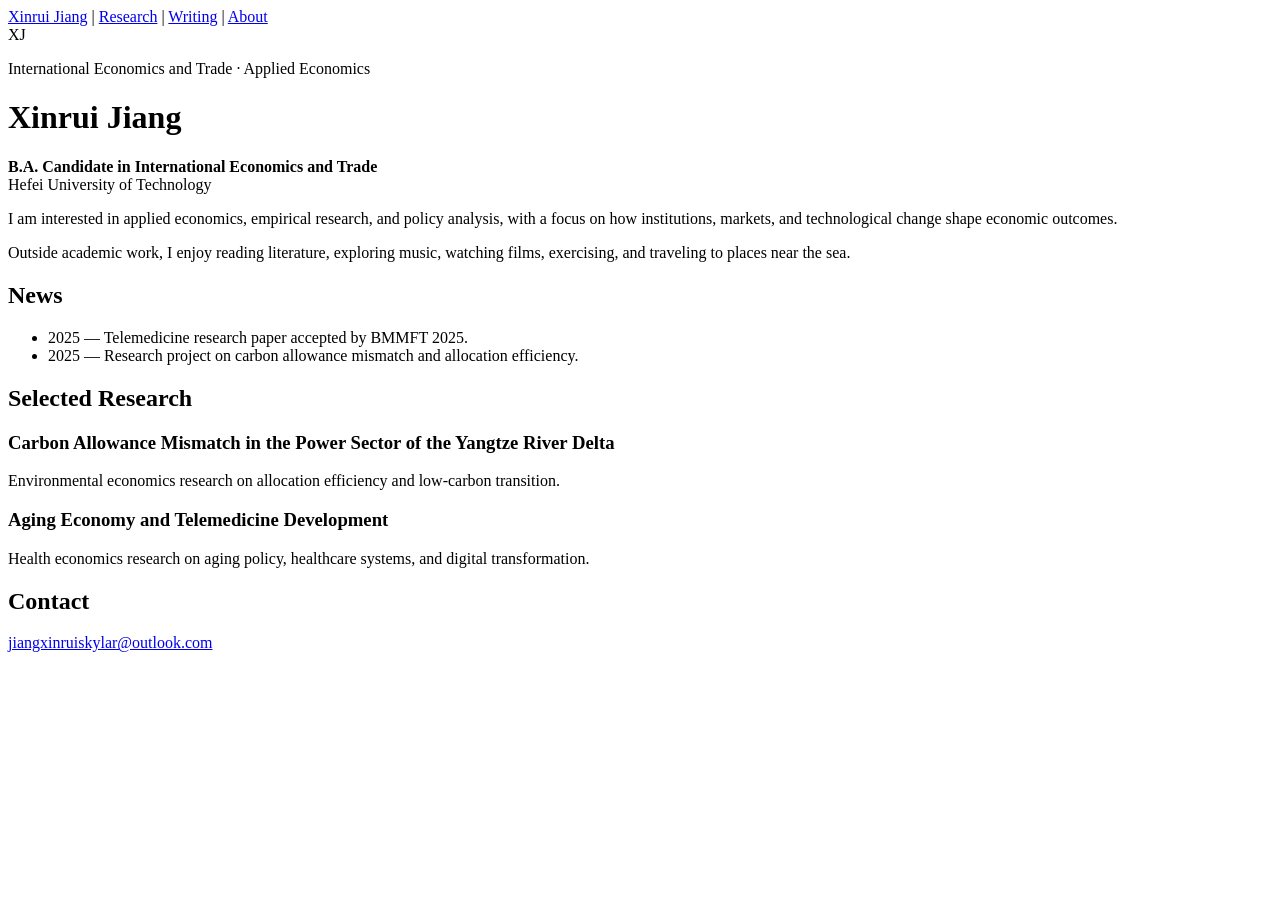
==== index.html @ d71cb875 "Add files via upload" ====
<!doctype html>
<html><head><meta charset="utf-8"><title>Xinrui Jiang</title><link rel="stylesheet" href="assets/style.css"></head>
<body>
<nav><a href="index.html">Xinrui Jiang</a> | <a href="research.html">Research</a> | <a href="writing.html">Writing</a> | <a href="about.html">About</a></nav>
<main>
<div class="hero">
<div class="avatar">XJ</div>
<div>
<p class="tag">International Economics and Trade · Applied Economics</p>
<h1>Xinrui Jiang</h1>
<p><b>B.A. Candidate in International Economics and Trade</b><br>Hefei University of Technology</p>
<p>I am interested in applied economics, empirical research, and policy analysis, with a focus on how institutions, markets, and technological change shape economic outcomes.</p>
<p>Outside academic work, I enjoy reading literature, exploring music, watching films, exercising, and traveling to places near the sea.</p>
</div>
</div>
<h2>News</h2>
<ul><li>2025 — Telemedicine research paper accepted by BMMFT 2025.</li><li>2025 — Research project on carbon allowance mismatch and allocation efficiency.</li></ul>
<h2>Selected Research</h2>
<h3>Carbon Allowance Mismatch in the Power Sector of the Yangtze River Delta</h3>
<p>Environmental economics research on allocation efficiency and low-carbon transition.</p>
<h3>Aging Economy and Telemedicine Development</h3>
<p>Health economics research on aging policy, healthcare systems, and digital transformation.</p>
<h2>Contact</h2>
<p><a href="mailto:jiangxinruiskylar@outlook.com">jiangxinruiskylar@outlook.com</a></p>
</main></body></html>
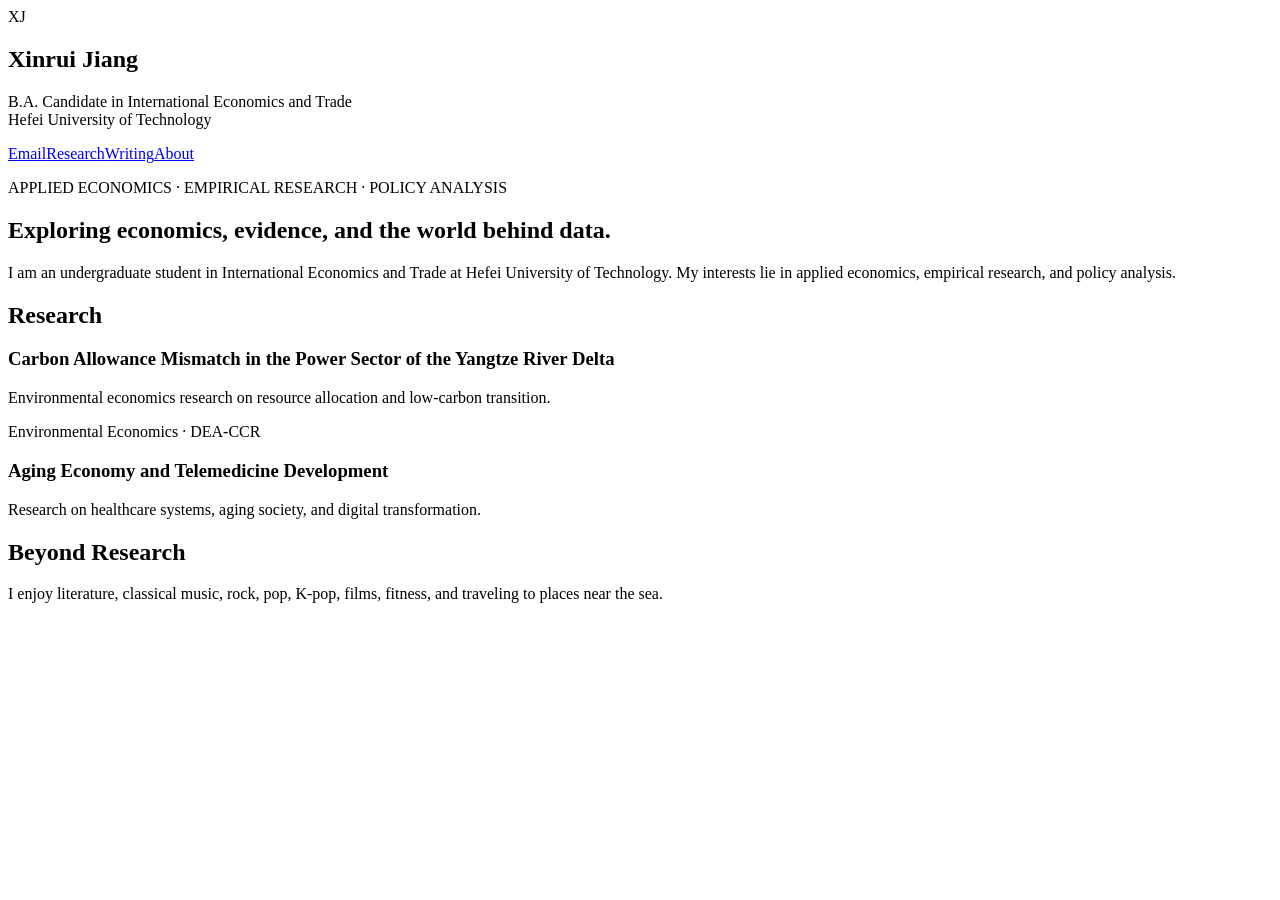
==== commit f38cdd87: "Add files via upload" ====
--- a/index.html
+++ b/index.html
@@ -1,25 +1,17 @@
-<!doctype html>
-<html><head><meta charset="utf-8"><title>Xinrui Jiang</title><link rel="stylesheet" href="assets/style.css"></head>
-<body>
-<nav><a href="index.html">Xinrui Jiang</a> | <a href="research.html">Research</a> | <a href="writing.html">Writing</a> | <a href="about.html">About</a></nav>
+
+<!doctype html><html><head><meta charset="utf-8"><title>Xinrui Jiang</title><link rel="stylesheet" href="assets/style.css"></head>
+<body><div class="layout">
+<aside class="sidebar"><div class="avatar">XJ</div><h1 class="name">Xinrui Jiang</h1>
+<p class="role">B.A. Candidate in International Economics and Trade<br>Hefei University of Technology</p>
+<div class="links"><a href="mailto:jiangxinruiskylar@outlook.com">Email</a><a href="research.html">Research</a><a href="writing.html">Writing</a><a href="about.html">About</a></div>
+</aside>
 <main>
-<div class="hero">
-<div class="avatar">XJ</div>
-<div>
-<p class="tag">International Economics and Trade · Applied Economics</p>
-<h1>Xinrui Jiang</h1>
-<p><b>B.A. Candidate in International Economics and Trade</b><br>Hefei University of Technology</p>
-<p>I am interested in applied economics, empirical research, and policy analysis, with a focus on how institutions, markets, and technological change shape economic outcomes.</p>
-<p>Outside academic work, I enjoy reading literature, exploring music, watching films, exercising, and traveling to places near the sea.</p>
-</div>
-</div>
-<h2>News</h2>
-<ul><li>2025 — Telemedicine research paper accepted by BMMFT 2025.</li><li>2025 — Research project on carbon allowance mismatch and allocation efficiency.</li></ul>
-<h2>Selected Research</h2>
-<h3>Carbon Allowance Mismatch in the Power Sector of the Yangtze River Delta</h3>
-<p>Environmental economics research on allocation efficiency and low-carbon transition.</p>
-<h3>Aging Economy and Telemedicine Development</h3>
-<p>Health economics research on aging policy, healthcare systems, and digital transformation.</p>
-<h2>Contact</h2>
-<p><a href="mailto:jiangxinruiskylar@outlook.com">jiangxinruiskylar@outlook.com</a></p>
-</main></body></html>+<section><p>APPLIED ECONOMICS · EMPIRICAL RESEARCH · POLICY ANALYSIS</p><h2>Exploring economics, evidence, and the world behind data.</h2>
+<p class="lead">I am an undergraduate student in International Economics and Trade at Hefei University of Technology. My interests lie in applied economics, empirical research, and policy analysis.</p>
+</section>
+<section><h2>Research</h2>
+<div class="card"><h3>Carbon Allowance Mismatch in the Power Sector of the Yangtze River Delta</h3><p>Environmental economics research on resource allocation and low-carbon transition.</p><span class="tags">Environmental Economics · DEA-CCR</span></div>
+<div class="card"><h3>Aging Economy and Telemedicine Development</h3><p>Research on healthcare systems, aging society, and digital transformation.</p></div>
+</section>
+<section><h2>Beyond Research</h2><p>I enjoy literature, classical music, rock, pop, K-pop, films, fitness, and traveling to places near the sea.</p></section>
+</main></div></body></html>
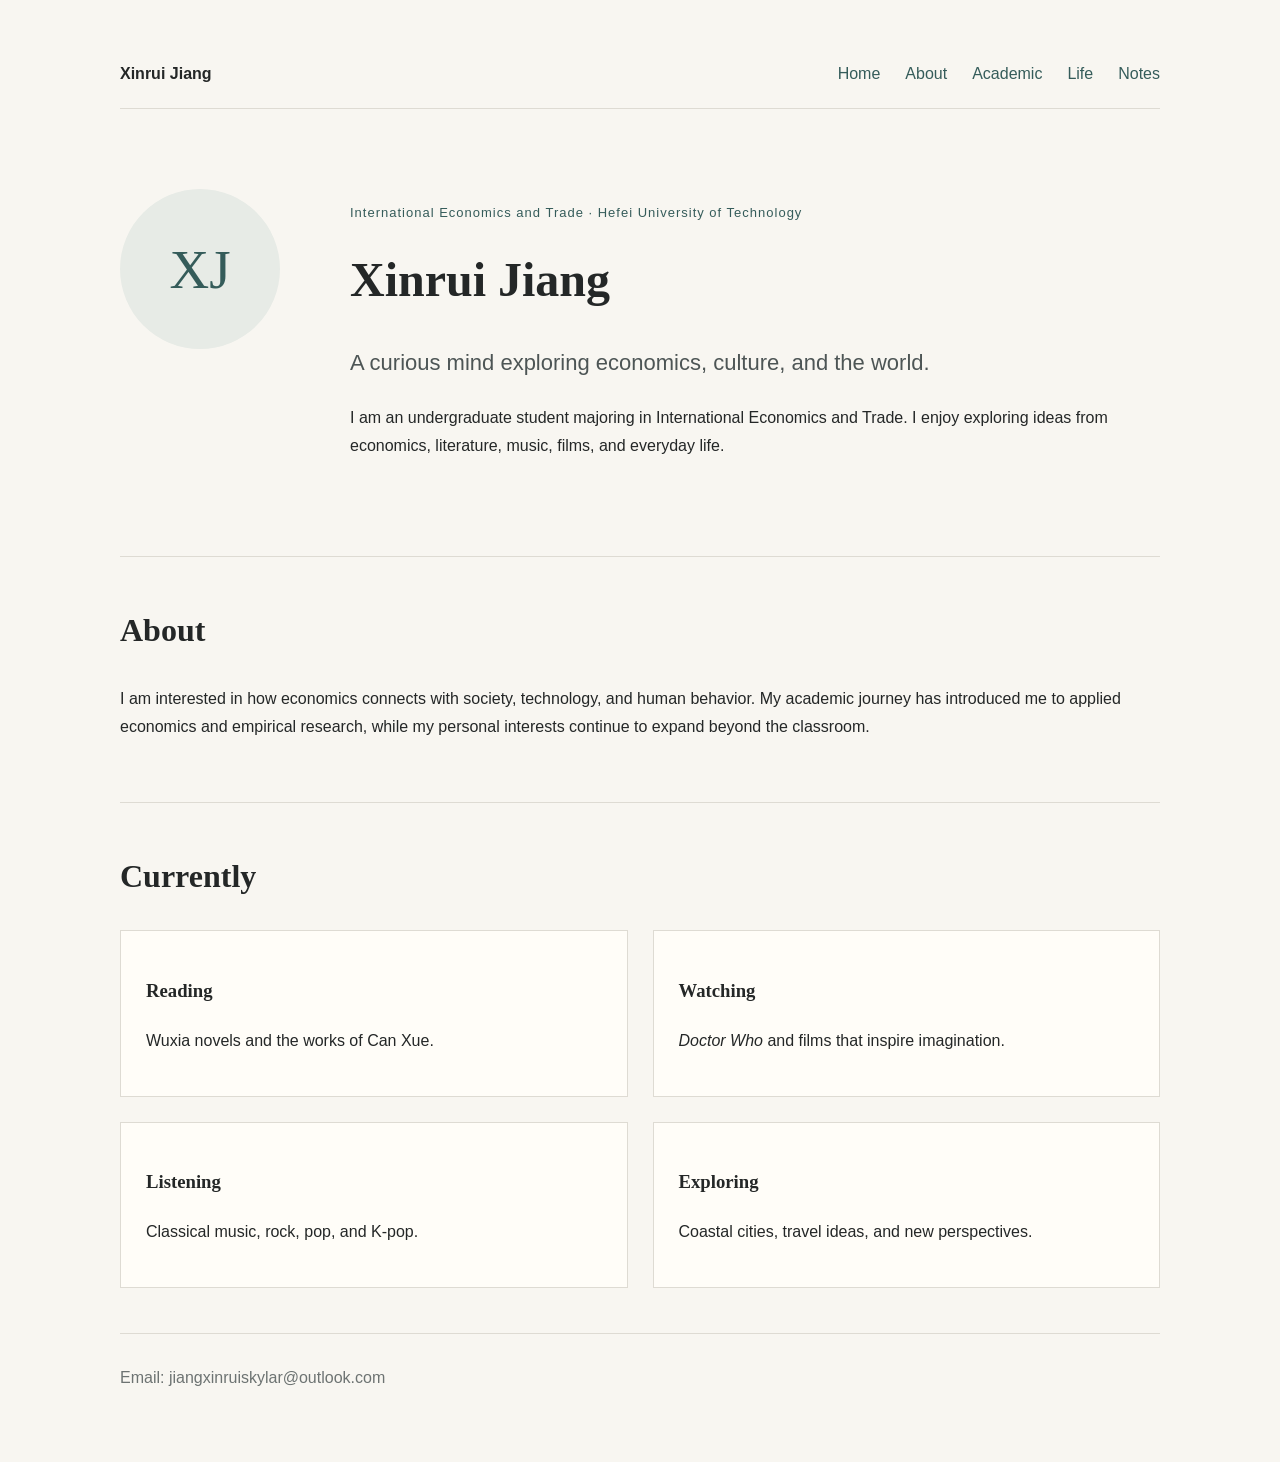
==== commit edca8b68: "Add files via upload" ====
--- a/index.html
+++ b/index.html
@@ -1,17 +1,32 @@
+<!doctype html>
+<html><head><meta charset="utf-8"><title>Xinrui Jiang</title><link rel="stylesheet" href="assets/style.css"></head>
+<body><div class="container">
+<nav><b>Xinrui Jiang</b><div class="navlinks"><a href="index.html">Home</a><a href="about.html">About</a><a href="academic.html">Academic</a><a href="life.html">Life</a><a href="notes.html">Notes</a></div></nav>
 
-<!doctype html><html><head><meta charset="utf-8"><title>Xinrui Jiang</title><link rel="stylesheet" href="assets/style.css"></head>
-<body><div class="layout">
-<aside class="sidebar"><div class="avatar">XJ</div><h1 class="name">Xinrui Jiang</h1>
-<p class="role">B.A. Candidate in International Economics and Trade<br>Hefei University of Technology</p>
-<div class="links"><a href="mailto:jiangxinruiskylar@outlook.com">Email</a><a href="research.html">Research</a><a href="writing.html">Writing</a><a href="about.html">About</a></div>
-</aside>
-<main>
-<section><p>APPLIED ECONOMICS · EMPIRICAL RESEARCH · POLICY ANALYSIS</p><h2>Exploring economics, evidence, and the world behind data.</h2>
-<p class="lead">I am an undergraduate student in International Economics and Trade at Hefei University of Technology. My interests lie in applied economics, empirical research, and policy analysis.</p>
+<div class="hero">
+<div class="avatar">XJ</div>
+<div>
+<p class="tag">International Economics and Trade · Hefei University of Technology</p>
+<h1>Xinrui Jiang</h1>
+<p class="lead">A curious mind exploring economics, culture, and the world.</p>
+<p>I am an undergraduate student majoring in International Economics and Trade. I enjoy exploring ideas from economics, literature, music, films, and everyday life.</p>
+</div>
+</div>
+
+<section>
+<h2>About</h2>
+<p>I am interested in how economics connects with society, technology, and human behavior. My academic journey has introduced me to applied economics and empirical research, while my personal interests continue to expand beyond the classroom.</p>
 </section>
-<section><h2>Research</h2>
-<div class="card"><h3>Carbon Allowance Mismatch in the Power Sector of the Yangtze River Delta</h3><p>Environmental economics research on resource allocation and low-carbon transition.</p><span class="tags">Environmental Economics · DEA-CCR</span></div>
-<div class="card"><h3>Aging Economy and Telemedicine Development</h3><p>Research on healthcare systems, aging society, and digital transformation.</p></div>
+
+<section>
+<h2>Currently</h2>
+<div class="grid">
+<div class="card"><h3>Reading</h3><p>Wuxia novels and the works of Can Xue.</p></div>
+<div class="card"><h3>Watching</h3><p><em>Doctor Who</em> and films that inspire imagination.</p></div>
+<div class="card"><h3>Listening</h3><p>Classical music, rock, pop, and K-pop.</p></div>
+<div class="card"><h3>Exploring</h3><p>Coastal cities, travel ideas, and new perspectives.</p></div>
+</div>
 </section>
-<section><h2>Beyond Research</h2><p>I enjoy literature, classical music, rock, pop, K-pop, films, fitness, and traveling to places near the sea.</p></section>
-</main></div></body></html>
+
+<footer>Email: jiangxinruiskylar@outlook.com</footer>
+</div></body></html>
--- a/assets/style.css
+++ b/assets/style.css
@@ -0,0 +1,83 @@
+
+:root{
+--bg:#f8f6f1;
+--text:#242727;
+--muted:#6d7372;
+--accent:#355c5a;
+--line:#dedbd3;
+}
+*{box-sizing:border-box}
+body{
+margin:0;
+background:var(--bg);
+color:var(--text);
+font-family:Inter,Helvetica,Arial,sans-serif;
+line-height:1.75;
+}
+a{color:var(--accent);text-decoration:none}
+.container{
+max-width:1100px;
+margin:auto;
+padding:40px 30px;
+}
+nav{
+display:flex;
+justify-content:space-between;
+border-bottom:1px solid var(--line);
+padding:20px 0;
+}
+.navlinks{display:flex;gap:25px}
+.hero{
+padding:80px 0;
+display:grid;
+grid-template-columns:180px 1fr;
+gap:50px;
+}
+.avatar{
+width:160px;
+height:160px;
+border-radius:50%;
+background:#e7ebe6;
+display:flex;
+align-items:center;
+justify-content:center;
+font:55px Georgia,serif;
+color:var(--accent);
+}
+h1,h2,h3{
+font-family:Georgia,"Times New Roman",serif;
+}
+h1{font-size:48px;margin:0}
+h2{font-size:32px;margin-top:0}
+.lead{
+font-size:22px;
+color:#4d5555;
+}
+section{
+border-top:1px solid var(--line);
+padding:45px 0;
+}
+.grid{
+display:grid;
+grid-template-columns:repeat(2,1fr);
+gap:25px;
+}
+.card{
+background:#fffdf8;
+padding:25px;
+border:1px solid var(--line);
+}
+.tag{
+color:var(--accent);
+font-size:13px;
+letter-spacing:1px;
+}
+footer{
+border-top:1px solid var(--line);
+padding:30px 0;
+color:var(--muted);
+}
+@media(max-width:750px){
+.hero,.grid{grid-template-columns:1fr}
+.navlinks{display:none}
+}
